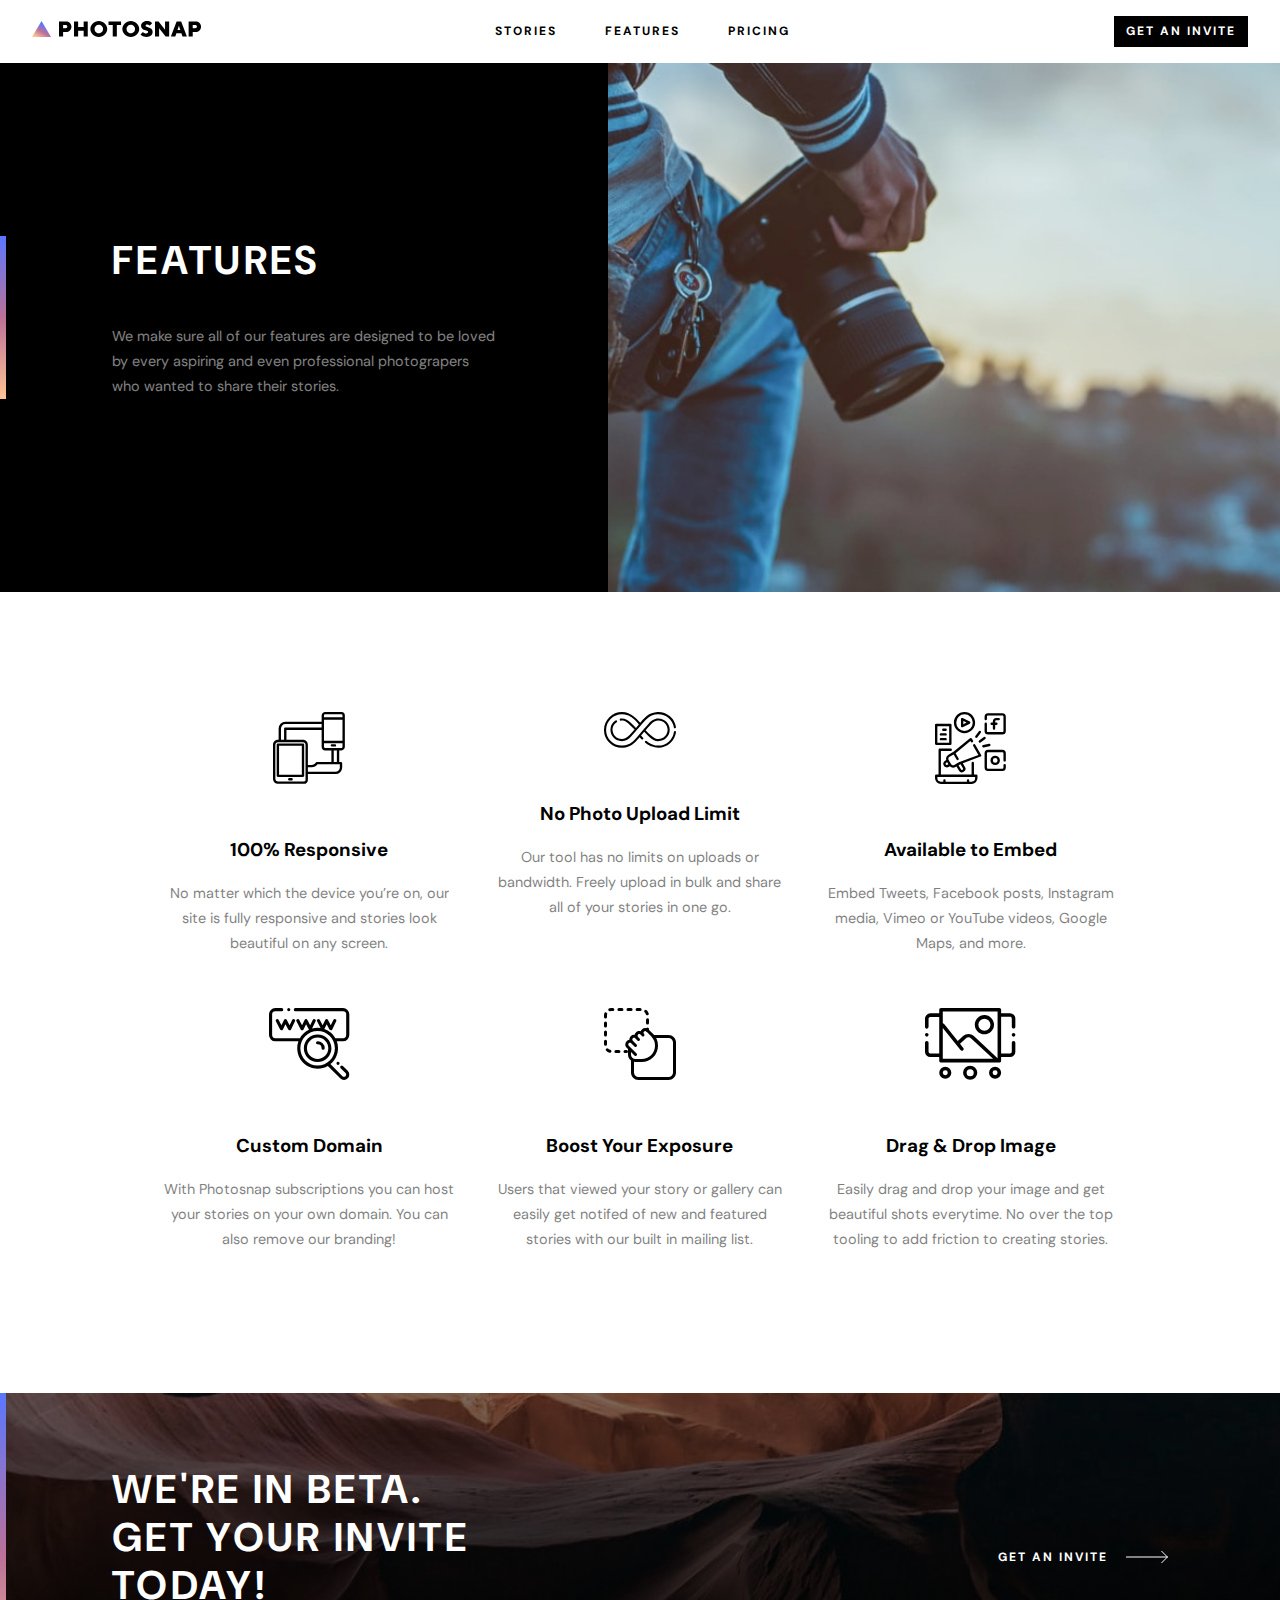
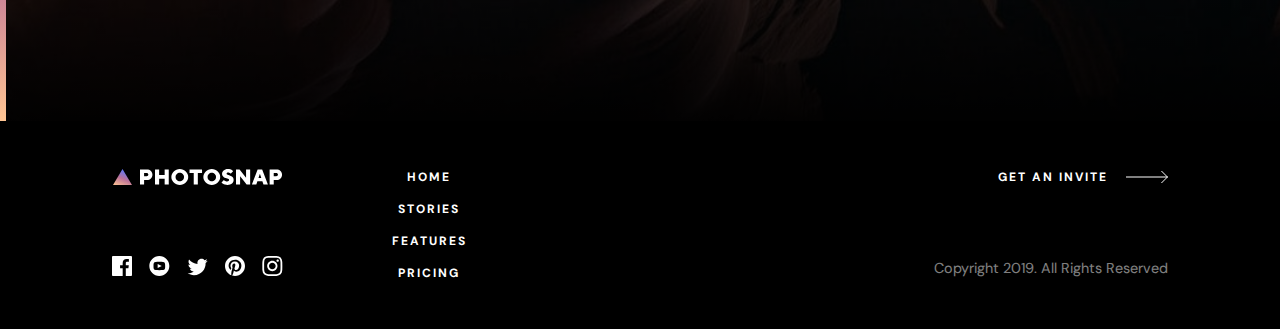
==== features.html @ d62b704d "Add files via upload" ====
<!DOCTYPE html>
<html lang="en">
<head>
  <meta charset="UTF-8">
  <meta name="viewport" content="width=device-width, initial-scale=1.0">

  <link rel="icon" type="image/png" sizes="32x32" href="./assets/favicon-32x32.png">
  


  <link rel="preconnect" href="https://fonts.gstatic.com">
<link href="https://fonts.googleapis.com/css2?family=DM+Sans:wght@400;700&display=swap" rel="stylesheet">


<link rel="stylesheet" href="features-styles.css
">
<link rel="stylesheet" href="features-media-query.css">


  <title>Frontend Mentor | Photosnap Website Challenge</title>
</head>
<body>

  <nav>
    <div class="navbar container">
      <a class="logo" href="index.html"><img src="assets/shared/desktop/logo.svg" alt="photosnap logo"></a>
      
      <div id="menu">
        <img src="assets/shared/mobile/menu.svg" alt="">
      </div>
    </div>

    <div id="nav-links">
      <div class="container">
        <a class="page-links" href="stories.html">Stories</a>
        <a class="page-links" href="features.html">Features</a>
        <a class="page-links" href="pricing.html">Pricing</a>

         <a class="invite" href="#">Get an invite</a>
      </div>
      
    </div>

  </nav>



  <main>

    <section class="top">
    <div class="image">
    </div>
    <div class="container">
      
      <div class="text">
        <div class="bar"></div>
        <h1>Features</h1>
        <p>We make sure all of our features are designed to be loved by every aspiring and even 
          professional photograpers who wanted to share their stories.</p>
      </div>
    </div>
  </section>



  <!-- FEATURES -->

  <section class="features">

    <div class="individual-features">
      <img src="assets/features/desktop/responsive.svg" alt="">
      <h3>100% Responsive</h3>
      <p>No matter which the device you’re on, our site is fully responsive and stories look beautiful on any screen.</p>
    </div>

    <div class="individual-features">
      <img src="assets/features/desktop/no-limit.svg" alt="">
      <h3>No Photo Upload Limit</h3>
      <p>Our tool has no limits on uploads or bandwidth. Freely upload in bulk and share all of your stories in one go.</p>
    </div>
    

    <div class="individual-features">
      <img src="assets/features/desktop/embed.svg" alt="">
      <h3>Available to Embed</h3>
      <p>Embed Tweets, Facebook posts, Instagram media, Vimeo or YouTube videos, Google Maps, and more. </p>
    </div>


    <div class="individual-features">
      <img src="assets/features/desktop/custom-domain.svg" alt="">
      <h3>Custom Domain</h3>
      <p>With Photosnap subscriptions you can host your stories on your own domain. You can also remove our branding!</p>
    </div>


    <div class="individual-features">
      <img src="assets/features/desktop/boost-exposure.svg" alt="">
      <h3>Boost Your Exposure</h3>
      <p>Users that viewed your story or gallery can easily get notifed of new and featured stories with our built in mailing list.</p>
    </div>


    <div class="individual-features">
      <img src="assets/features/desktop/drag-drop.svg" alt="">
      <h3>Drag & Drop Image</h3>
      <p>Easily drag and drop your image and get beautiful shots everytime. No over the top tooling to add friction to creating stories.</p>
    </div>

  </section>



  <section class="beta">
    <div class="container">
      <div class="bar"></div>
      <div class="text">
        <h1>We're in Beta. <br> Get your invite <br> today!</h1>
      </div>
      <a class="link-arrow invite" href="#">Get an invite <svg width="42" height="14" viewBox="0 0 42 14" fill="none" xmlns="http://www.w3.org/2000/svg">
        <path d="M0 7H41.864" stroke="white"/>
        <path d="M35.4282 1L41.4282 7L35.4282 13" stroke="white"/>
        </svg>
        </a>
    </div>
  </section>


   <!-- FOOTER -->

   <footer>

    <div class="logo-socials">
      <a href="index.html">
        <svg width="170" height="16" viewBox="0 0 170 16" fill="none" xmlns="http://www.w3.org/2000/svg">
          <path fill-rule="evenodd" clip-rule="evenodd" d="M70.1027 15.3622C69.0721 15.7874 67.9658 16 66.7838 16C65.5874 16 64.4775 15.7874 63.4541 15.3622C62.4306 14.9369 61.5405 14.3568 60.7838 13.6216C60.027 12.8865 59.4324 12.036 59 11.0703C58.5676 10.1045 58.3514 9.08108 58.3514 8C58.3514 6.91892 58.5676 5.8955 59 4.92973C59.4324 3.96396 60.027 3.11351 60.7838 2.37838C61.5405 1.64324 62.4306 1.06306 63.4541 0.637838C64.4775 0.212613 65.5874 0 66.7838 0C67.9658 0 69.0721 0.212613 70.1027 0.637838C71.1333 1.06306 72.027 1.64324 72.7838 2.37838C73.5405 3.11351 74.1351 3.96396 74.5676 4.92973C75 5.8955 75.2162 6.91892 75.2162 8C75.2162 9.08108 75 10.1045 74.5676 11.0703C74.1351 12.036 73.5405 12.8865 72.7838 13.6216C72.027 14.3568 71.1333 14.9369 70.1027 15.3622ZM31.1081 11.027V15.5676H27V0.432432H33.8108C34.6468 0.432432 35.4108 0.565766 36.1027 0.832432C36.7946 1.0991 37.3856 1.47027 37.8757 1.94595C38.3658 2.42162 38.7477 2.98378 39.0216 3.63243C39.2955 4.28108 39.4324 4.98018 39.4324 5.72973C39.4324 6.49369 39.2955 7.1964 39.0216 7.83784C38.7477 8.47928 38.3658 9.03784 37.8757 9.51351C37.3856 9.98919 36.7946 10.3604 36.1027 10.627C35.4108 10.8937 34.6468 11.027 33.8108 11.027H31.1081ZM31.1081 7.35135H33.5946C34.0847 7.35135 34.4955 7.18919 34.827 6.86486C35.1586 6.54054 35.3243 6.16216 35.3243 5.72973C35.3243 5.2973 35.1586 4.91892 34.827 4.59459C34.4955 4.27027 34.0847 4.10811 33.5946 4.10811H31.1081V7.35135ZM46.1351 15.5676V9.72973H51.6486V15.5676H55.7568V0.432432H51.6486V6.05405H46.1351V0.432432H42.027V15.5676H46.1351ZM66.7838 12.3243C66.1928 12.3243 65.6378 12.2162 65.1189 12C64.6 11.7838 64.1532 11.4811 63.7784 11.0919C63.4036 10.7027 63.1081 10.245 62.8919 9.71892C62.6757 9.19279 62.5676 8.61982 62.5676 8C62.5676 7.38018 62.6757 6.80721 62.8919 6.28108C63.1081 5.75495 63.4036 5.2973 63.7784 4.90811C64.1532 4.51892 64.6 4.21622 65.1189 4C65.6378 3.78378 66.1928 3.67568 66.7838 3.67568C67.3748 3.67568 67.9261 3.78378 68.4378 4C68.9495 4.21622 69.3964 4.51892 69.7784 4.90811C70.1604 5.2973 70.4595 5.75495 70.6757 6.28108C70.8919 6.80721 71 7.38018 71 8C71 8.61982 70.8919 9.19279 70.6757 9.71892C70.4595 10.245 70.1604 10.7027 69.7784 11.0919C69.3964 11.4811 68.9495 11.7838 68.4378 12C67.9261 12.2162 67.3748 12.3243 66.7838 12.3243ZM84.8378 4.10811V15.5676H80.7297V4.10811H76.5135V0.432432H89.0541V4.10811H84.8378ZM98.7838 16C99.9658 16 101.072 15.7874 102.103 15.3622C103.133 14.9369 104.027 14.3568 104.784 13.6216C105.541 12.8865 106.135 12.036 106.568 11.0703C107 10.1045 107.216 9.08108 107.216 8C107.216 6.91892 107 5.8955 106.568 4.92973C106.135 3.96396 105.541 3.11351 104.784 2.37838C104.027 1.64324 103.133 1.06306 102.103 0.637838C101.072 0.212613 99.9658 0 98.7838 0C97.5874 0 96.4775 0.212613 95.4541 0.637838C94.4306 1.06306 93.5405 1.64324 92.7838 2.37838C92.027 3.11351 91.4324 3.96396 91 4.92973C90.5676 5.8955 90.3514 6.91892 90.3514 8C90.3514 9.08108 90.5676 10.1045 91 11.0703C91.4324 12.036 92.027 12.8865 92.7838 13.6216C93.5405 14.3568 94.4306 14.9369 95.4541 15.3622C96.4775 15.7874 97.5874 16 98.7838 16ZM97.1189 12C97.6378 12.2162 98.1928 12.3243 98.7838 12.3243C99.3748 12.3243 99.9261 12.2162 100.438 12C100.95 11.7838 101.396 11.4811 101.778 11.0919C102.16 10.7027 102.459 10.245 102.676 9.71892C102.892 9.19279 103 8.61982 103 8C103 7.38018 102.892 6.80721 102.676 6.28108C102.459 5.75495 102.16 5.2973 101.778 4.90811C101.396 4.51892 100.95 4.21622 100.438 4C99.9261 3.78378 99.3748 3.67568 98.7838 3.67568C98.1928 3.67568 97.6378 3.78378 97.1189 4C96.6 4.21622 96.1532 4.51892 95.7784 4.90811C95.4036 5.2973 95.1081 5.75495 94.8919 6.28108C94.6757 6.80721 94.5676 7.38018 94.5676 8C94.5676 8.61982 94.6757 9.19279 94.8919 9.71892C95.1081 10.245 95.4036 10.7027 95.7784 11.0919C96.1532 11.4811 96.6 11.7838 97.1189 12ZM114.568 16C115.519 16 116.369 15.8667 117.119 15.6C117.868 15.3333 118.503 14.973 119.022 14.5189C119.541 14.0649 119.937 13.5387 120.211 12.9405C120.485 12.3423 120.622 11.7045 120.622 11.027C120.622 10.1477 120.449 9.42703 120.103 8.86487C119.757 8.3027 119.324 7.84865 118.805 7.5027C118.286 7.15676 117.721 6.88288 117.108 6.68108C116.495 6.47928 115.93 6.29189 115.411 6.11892C114.892 5.94595 114.459 5.76216 114.114 5.56757C113.768 5.37297 113.595 5.1027 113.595 4.75676C113.595 4.42523 113.742 4.12613 114.038 3.85946C114.333 3.59279 114.726 3.45946 115.216 3.45946C115.591 3.45946 115.93 3.52072 116.232 3.64324C116.535 3.76577 116.795 3.90631 117.011 4.06486C117.27 4.23784 117.501 4.43243 117.703 4.64865L120.081 2.16216C119.735 1.75856 119.31 1.3982 118.805 1.08108C118.373 0.807207 117.825 0.558559 117.162 0.335135C116.499 0.111712 115.706 0 114.784 0C113.919 0 113.133 0.12973 112.427 0.389189C111.721 0.648649 111.119 0.994595 110.622 1.42703C110.124 1.85946 109.739 2.35676 109.465 2.91892C109.191 3.48108 109.054 4.05766 109.054 4.64865C109.054 5.52793 109.227 6.24865 109.573 6.81081C109.919 7.37297 110.351 7.82703 110.87 8.17297C111.389 8.51892 111.955 8.79279 112.568 8.99459C113.18 9.1964 113.746 9.38378 114.265 9.55676C114.784 9.72973 115.216 9.91351 115.562 10.1081C115.908 10.3027 116.081 10.573 116.081 10.9189C116.081 11.3514 115.908 11.7297 115.562 12.0541C115.216 12.3784 114.741 12.5405 114.135 12.5405C113.645 12.5405 113.202 12.4577 112.805 12.2919C112.409 12.1261 112.067 11.9423 111.778 11.7405C111.447 11.4955 111.151 11.2216 110.892 10.9189L108.514 13.4054C108.946 13.8955 109.458 14.3279 110.049 14.7027C110.553 15.0342 111.18 15.3333 111.93 15.6C112.679 15.8667 113.559 16 114.568 16ZM127.108 7.13514V15.5676H123V0.432432H126.568L133.054 8.86486V0.432432H137.162V15.5676H133.616L127.108 7.13514ZM143.324 15.5676L144.405 12.3243H149.378L150.459 15.5676H154.892L149.162 0.432432H144.622L138.892 15.5676H143.324ZM146.892 4.64865L145.486 9.08108H148.297L146.892 4.64865ZM160.73 15.5676V11.027H163.432C164.268 11.027 165.032 10.8937 165.724 10.627C166.416 10.3604 167.007 9.98919 167.497 9.51351C167.987 9.03784 168.369 8.47928 168.643 7.83784C168.917 7.1964 169.054 6.49369 169.054 5.72973C169.054 4.98018 168.917 4.28108 168.643 3.63243C168.369 2.98378 167.987 2.42162 167.497 1.94595C167.007 1.47027 166.416 1.0991 165.724 0.832432C165.032 0.565766 164.268 0.432432 163.432 0.432432H156.622V15.5676H160.73ZM160.73 7.35135H163.216C163.706 7.35135 164.117 7.18919 164.449 6.86486C164.78 6.54054 164.946 6.16216 164.946 5.72973C164.946 5.2973 164.78 4.91892 164.449 4.59459C164.117 4.27027 163.706 4.10811 163.216 4.10811H160.73V7.35135Z" fill="white"/>
          <path fill-rule="evenodd" clip-rule="evenodd" d="M0 16L9.5 0L19 16H0Z" fill="url(#paint0_linear)"/>
          <defs>
          <linearGradient id="paint0_linear" x1="9.5" y1="20" x2="16.6529" y2="3.01176" gradientUnits="userSpaceOnUse">
          <stop stop-color="#FFC593"/>
          <stop offset="0.519452" stop-color="#BC7198"/>
          <stop offset="1" stop-color="#5A77FF"/>
          </linearGradient>
          </defs>
          </svg>
      </a>


      <div class="socials">
            
        <a class="facebook" href="">
          <svg width="20" height="20" viewBox="0 0 20 20" fill="none" xmlns="http://www.w3.org/2000/svg">
            <linearGradient id="facebook" x1="100%" x2="0%" y1="0%" y2="100%"><stop offset="0%" stop-color="#63AFDB"/><stop offset="100%" stop-color="#6028F1"/></linearGradient>
            <path d="M18.8958 0H1.10417C0.494167 0 0 0.494167 0 1.10417V18.8967C0 19.5058 0.494167 20 1.10417 20H10.6833V12.255H8.07667V9.23667H10.6833V7.01083C10.6833 4.4275 12.2608 3.02083 14.5658 3.02083C15.67 3.02083 16.6183 3.10333 16.895 3.14V5.84L15.2967 5.84083C14.0433 5.84083 13.8008 6.43667 13.8008 7.31V9.2375H16.79L16.4008 12.2558H13.8008V20H18.8975C19.5058 20 20 19.5058 20 18.8958V1.10417C20 0.494167 19.5058 0 18.8958 0Z" fill="white"/>
          </svg>
        </a>
          
        <a class="youtube" href=""><svg width="21" height="20" viewBox="0 0 21 20" fill="none" xmlns="http://www.w3.org/2000/svg">
          <linearGradient id="youtube" x1="0%" x2="100%" y1="100%" y2="0%"><stop offset="0%" stop-color="#D3205A"/><stop offset="100%" stop-color="#FF5A5A"/></linearGradient>
          <path fill-rule="evenodd" clip-rule="evenodd" d="M10.3333 0C4.81081 0 0.333313 4.4775 0.333313 10C0.333313 15.5225 4.81081 20 10.3333 20C15.8558 20 20.3333 15.5225 20.3333 10C20.3333 4.4775 15.8558 0 10.3333 0ZM14.0341 14.0767C12.2825 14.1967 8.38081 14.1967 6.63165 14.0767C4.73498 13.9467 4.51415 13.0183 4.49998 10C4.51415 6.97583 4.73748 6.05333 6.63165 5.92333C8.38081 5.80333 12.2833 5.80333 14.0341 5.92333C15.9316 6.05333 16.1516 6.98167 16.1666 10C16.1516 13.0242 15.9291 13.9467 14.0341 14.0767ZM12.7641 9.99667L8.66665 8.04833V11.9517L12.7641 9.99667Z" fill="white"/>
          </svg>
        </a>
        <a class="twitter" href=""><svg width="21" height="18" viewBox="0 0 21 18" fill="none" xmlns="http://www.w3.org/2000/svg">
          <linearGradient id="twitter" x1="100%" x2="0%" y1="16.979%" y2="83.021%"><stop offset="0%" stop-color="#65FFEB"/><stop offset="100%" stop-color="#27718A"/></linearGradient>
          <path d="M20.6667 2.79746C19.9309 3.12412 19.14 3.34412 18.31 3.44329C19.1575 2.93579 19.8084 2.13162 20.1142 1.17329C19.3217 1.64329 18.4434 1.98496 17.5084 2.16912C16.7609 1.37162 15.6934 0.873291 14.5134 0.873291C11.8642 0.873291 9.91752 3.34496 10.5159 5.91079C7.10669 5.73996 4.08335 4.10662 2.05919 1.62412C0.984187 3.46829 1.50169 5.88079 3.32835 7.10246C2.65669 7.08079 2.02335 6.89662 1.47085 6.58912C1.42585 8.48996 2.78835 10.2683 4.76169 10.6641C4.18419 10.8208 3.55169 10.8575 2.90835 10.7341C3.43002 12.3641 4.94502 13.55 6.74169 13.5833C5.01669 14.9358 2.84335 15.54 0.666687 15.2833C2.48252 16.4475 4.64002 17.1266 6.95669 17.1266C14.575 17.1266 18.8792 10.6925 18.6192 4.92162C19.4209 4.34246 20.1167 3.61996 20.6667 2.79746Z" fill="white"/>
          </svg>
          </a>
        <a class="pinterest" href=""><svg width="20" height="20" viewBox="0 0 20 20" fill="none" xmlns="http://www.w3.org/2000/svg">
          <linearGradient id="pinterest" x1="100%" x2="0%" y1="0%" y2="100%"><stop offset="0%" stop-color="#F6C683"/><stop offset="100%" stop-color="#DE3838"/></linearGradient>
          <path d="M10 0C4.4775 0 0 4.47667 0 10C0 14.2367 2.63583 17.855 6.35583 19.3117C6.26833 18.5208 6.18917 17.3075 6.39083 16.4442C6.5725 15.6633 7.56333 11.4733 7.56333 11.4733C7.56333 11.4733 7.26417 10.8742 7.26417 9.98833C7.26417 8.59833 8.07 7.56 9.07333 7.56C9.92583 7.56 10.3383 8.20083 10.3383 8.96833C10.3383 9.82583 9.7925 11.1083 9.51 12.2975C9.27417 13.2925 10.0092 14.105 10.9908 14.105C12.7683 14.105 14.1342 12.2308 14.1342 9.52583C14.1342 7.13167 12.4142 5.4575 9.9575 5.4575C7.1125 5.4575 5.4425 7.59167 5.4425 9.79667C5.4425 10.6558 5.77333 11.5783 6.18667 12.0783C6.26833 12.1775 6.28 12.265 6.25583 12.3658L5.97833 13.4992C5.93417 13.6825 5.83333 13.7217 5.64333 13.6333C4.39417 13.0517 3.61333 11.2258 3.61333 9.75917C3.61333 6.605 5.905 3.7075 10.2208 3.7075C13.69 3.7075 16.3858 6.18 16.3858 9.48333C16.3858 12.93 14.2133 15.7033 11.1967 15.7033C10.1833 15.7033 9.23083 15.1775 8.905 14.555L8.28167 16.9325C8.05583 17.8017 7.44667 18.8908 7.03833 19.5542C7.975 19.8433 8.96917 20 10 20C15.5225 20 20 15.5225 20 10C20 4.47667 15.5225 0 10 0Z" fill="white"/>
          </svg>
          </a>
        <a class="instagram" href=""><svg width="21" height="20" viewBox="0 0 21 20" fill="none" xmlns="http://www.w3.org/2000/svg">
          <linearGradient id="instagram" x1="0%" x2="50%" y1="100%" y2="0%"><stop offset="0%" stop-color="#FFC593"/><stop offset="51.945%" stop-color="#BC7198"/><stop offset="100%" stop-color="#5A77FF"/></linearGradient>
          <path fill-rule="evenodd" clip-rule="evenodd" d="M10.3333 0C7.61748 0 7.27748 0.0116667 6.21081 0.06C2.57915 0.226667 0.560813 2.24167 0.394146 5.87667C0.34498 6.94417 0.333313 7.28417 0.333313 10C0.333313 12.7158 0.34498 13.0567 0.393313 14.1233C0.55998 17.755 2.57498 19.7733 6.20998 19.94C7.27748 19.9883 7.61748 20 10.3333 20C13.0491 20 13.39 19.9883 14.4566 19.94C18.085 19.7733 20.1083 17.7583 20.2725 14.1233C20.3216 13.0567 20.3333 12.7158 20.3333 10C20.3333 7.28417 20.3216 6.94417 20.2733 5.8775C20.11 2.24917 18.0925 0.2275 14.4575 0.0608333C13.39 0.0116667 13.0491 0 10.3333 0ZM10.3333 1.8025C13.0033 1.8025 13.32 1.8125 14.375 1.86083C17.085 1.98417 18.3508 3.27 18.4741 5.96C18.5225 7.01417 18.5316 7.33083 18.5316 10.0008C18.5316 12.6717 18.5216 12.9875 18.4741 14.0417C18.35 16.7292 17.0875 18.0175 14.375 18.1408C13.32 18.1892 13.005 18.1992 10.3333 18.1992C7.66331 18.1992 7.34665 18.1892 6.29248 18.1408C3.57581 18.0167 2.31665 16.725 2.19331 14.0408C2.14498 12.9867 2.13498 12.6708 2.13498 10C2.13498 7.33 2.14581 7.01417 2.19331 5.95917C2.31748 3.27 3.57998 1.98333 6.29248 1.86C7.34748 1.8125 7.66331 1.8025 10.3333 1.8025ZM5.19831 10C5.19831 7.16417 7.49748 4.865 10.3333 4.865C13.1691 4.865 15.4683 7.16417 15.4683 10C15.4683 12.8367 13.1691 15.1358 10.3333 15.1358C7.49748 15.1358 5.19831 12.8358 5.19831 10ZM10.3333 13.3333C8.49248 13.3333 6.99998 11.8417 6.99998 10C6.99998 8.15917 8.49248 6.66667 10.3333 6.66667C12.1741 6.66667 13.6666 8.15917 13.6666 10C13.6666 11.8417 12.1741 13.3333 10.3333 13.3333ZM14.4708 4.6625C14.4708 4 15.0083 3.4625 15.6716 3.4625C16.3341 3.4625 16.8708 4 16.8708 4.6625C16.8708 5.325 16.3341 5.8625 15.6716 5.8625C15.0083 5.8625 14.4708 5.325 14.4708 4.6625Z" fill="white"/>
          </svg>
          </a>
      </div>
    </div>

    <div class="footer-links">
      <a href="index.html">Home</a>
      <a href="stories.html">Stories</a>
      <a href="features.html">Features</a>
      <a href="pricing.html">Pricing</a>
    </div>

    <div class="invite-copyright">
      <a class="link-arrow invite" href="#">Get an invite <svg width="42" height="14" viewBox="0 0 42 14" fill="none" xmlns="http://www.w3.org/2000/svg">
        <path d="M0 7H41.864" stroke="white"/>
        <path d="M35.4282 1L41.4282 7L35.4282 13" stroke="white"/>
        </svg>
        </a>
      <p>Copyright 2019. All Rights Reserved</p>
    </div>      

</footer>


  </main>
  

  


  <script src="java.js"></script>
</body>
</html>
---- features-styles.css ----
*{
    margin: 0;
    padding: 0;
    box-sizing: border-box;
    list-style: none;
    text-decoration: none;
    font-family: 'DM Sans', sans-serif;
    background-repeat: no-repeat;
    background-position: center;
    background-size: cover;
}

h1, h2, h3, h4, a{
    font-weight: 700;
}
h1{
    font-size: 2rem;
    letter-spacing: 3.33px;
    line-height: 40px;
    text-transform: uppercase;
    margin-bottom: 1em;
}
p{
    font-weight: 400;
    font-size: .9rem;
    line-height: 25px;
    opacity: 50%;
    margin-bottom: 1.43em;
}
a{
    text-transform: uppercase;
    letter-spacing: 2px;
    font-size: .75rem;
}
.image img{
    display: block;
}
.link-arrow:hover{
    text-decoration: underline black;
}

.social-icon-gradient{
    height: 0;
    position: absolute;
}




.link-arrow{
    display: flex;
    align-items: center;
    gap: 18px;
    color: white;
}
.bar{
    width: 128px;
    height: 6px;
    position: absolute;
    background-image: linear-gradient(#5A77FF, #BC7198, #FFC593);
    top: 0;
}

.image{
    height: 18.4em;
}
.container{
    padding: 4.5em 2em;
    position: relative;
}


/*************/
/*************/
/*************/



/* NAV */

#menu{
    cursor: pointer;
}
.navbar{
    display: flex;
    justify-content: space-between;
    align-items: center;
}
nav > .container{
    padding-top: 1em;
    padding-bottom: 1em;
}

#nav-links .container{
    display: flex;
    flex-direction: column;
    gap: 20px;
    justify-self: center;
    align-items: center;
    background-color: white;
    padding-top: 2em;
    padding-bottom: 1em;
}
#nav-links a{
    color: black;
    width: 100%;
    text-align: center;
}
#nav-links a:nth-child(3){
    border-bottom: 1px solid #979797;
    padding-bottom: 20px;
}
#nav-links .invite{
    background-color: black;
    color: white;
    padding: 10px 0;
}
#nav-links{
    position: absolute;
    width: 100%;
    display: none;
}



/* FEATURES */

.features{
    text-align: center;
    padding: 4em 2em;
}
.individual-features + .individual-features{
    margin-top: 4em;
}
.individual-features img{
    margin-bottom: 3em;
}
.individual-features h3{
    margin-bottom: 1em;
}


.image{
    background-image: url(assets/features/mobile/hero.jpg);
}
.top .container{
    background-color: black;
    color: white;
}



.beta{
    background-image: linear-gradient(hsl(0, 0%, 100%, .0), rgba(0, 0, 0, 0.95)),url(assets/shared/mobile/bg-beta.jpg);
    color: white;
}






/* FOOTER */

footer{
    background: black;
    color: white;
    padding: 3em;
    text-align: center;
}
footer a{
    color: white;
}

.socials{
    margin-top: 2em;
}
.socials a + a{
    margin-left: 1em;
}

.footer-links{
    display: flex;
    flex-direction: column;
    gap: 1em;
    margin-top: 3em;
    margin-bottom: 8em;
}

.invite-copyright p{
    margin-top: 3em;
}
footer .link-arrow{
    justify-content: center;
}
---- features-media-query.css ----
@media (min-width: 900px) {

        /* NAVBAR */
            
        #menu{
            display: none;
        }
        #nav-links .container{
            display: flex;
            flex-direction: row;
            gap: 0;
            justify-self: normal;
            align-items: center;
            background-color: white;
            padding-top: 1em;
            padding-bottom: 1em;
        }
        #nav-links{
            position: relative;
            width: 100%;
            display: block;
        }
        nav{
            display: flex;
        }
        #nav-links a:nth-child(3){
            border-bottom: none;
            padding-bottom: 0;
        }
        #nav-links .invite{
            background-color: black;
            color: white;
            padding: .62em 1em;
            margin-left: auto;
        }
        #nav-links .invite:hover{
            background: #DFDFDF;
            color: black;
        }
        #nav-links a{
            width: initial;
        }
        .page-links:nth-child(1),
        .page-links:nth-child(2){
            margin-right: 4em;
        }
        .page-links:first-child{
            margin-left: auto;
        }
        .page-links:nth-child(3){
            margin-right: 8em;
        }

        .page-links:hover{
            opacity: 50%;
        }


        .top{
            display: flex;
            flex-direction: row-reverse;
        }
        .image{
            width: 100%;
            height: initial;
            background-image: url(assets/features/desktop/hero.jpg);
        }
        .top .container{
            padding: 10.8em 7em;
        }
        .text{
            width: 24em;
            position: relative;
        }
        .top .bar{
            width: 6px;
            height: 100%;
            left: -7em;
            
        }



        /* FEATURES */

        .features{
            display: grid;
            grid-template-columns: repeat(3, 1fr);
            padding: 7.5em 10em;
            gap: 2em;
        }
        .individual-features + .individual-features{
            margin-top: 0;
        }





        .beta{
            background-image: linear-gradient(hsl(0, 0%, 100%, .0), rgba(0, 0, 0, 0.95)),url(assets/shared/desktop/bg-beta.jpg);
            color: white;
        }
        .beta .bar{
            height: 100%;
            width: 6px;
            left: 0;
        }
        .beta .container{
            display: flex;
            justify-content: space-between;
            align-items: center;
            padding-left: 7em;
            padding-right: 7em;
        }
        .text h1{
            font-size: 2.5rem;
            line-height: 48px;
        }


        .beta .invite:hover,
        footer .invite:hover{
            text-decoration: underline white;
        }



        /* FOOTER */

        footer{
            display: flex;
            padding-left: 7em;
            padding-right: 7em;
        }
        .logo-socials{
            display: flex;
            flex-direction: column;
            justify-content: space-between;
        }
        .socials{
            margin: 0;
        }
        .facebook svg:hover > path{
            fill: url(#facebook);
        }
        .youtube svg:hover > path{
            fill: url(#youtube);
        }
        .twitter svg:hover > path{
            fill: url(#twitter);
        }
        .pinterest svg:hover > path{
            fill: url(#pinterest);
        }
        .instagram svg:hover > path{
            fill: url(#instagram);
        }
        .footer-links{
            margin: 0 0 0 6.8em;
        }
        .invite-copyright{
            margin-left: auto;
            display: flex;
            flex-direction: column;
            justify-content: space-between;
        }
        .invite-copyright p{
            margin: 0;
        }
        .invite-copyright a{
            justify-content: flex-end;
        }





    

}



@media (min-width: 768px) and (max-width: 899px){

    /* NAVBAR */
        
    #menu{
        display: none;
    }
    #nav-links .container{
        display: flex;
        flex-direction: row;
        gap: 0;
        justify-self: normal;
        align-items: center;
        background-color: white;
        padding-top: 1em;
        padding-bottom: 1em;
    }
    #nav-links{
        position: relative;
        width: 100%;
        display: block;
    }
    nav{
        display: flex;
    }
    #nav-links a:nth-child(3){
        border-bottom: none;
        padding-bottom: 0;
    }
    #nav-links .invite{
        background-color: black;
        color: white;
        padding: .62em 1em;
        margin-left: auto;
    }
    #nav-links a{
        width: initial;
    }
    .page-links:nth-child(1),
    .page-links:nth-child(2){
        margin-right: 2em;
    }
    .page-links:first-child{
        margin-left: auto;
    }
    .page-links:nth-child(3){
        margin-right: 6em;
    }



    .top{
        display: flex;
        flex-direction: row-reverse;
    }
    .image{
        width: 100%;
        height: initial;
        background-image: url(assets/features/tablet/hero.jpg);
    }
    .top .container{
        padding: 10.8em 4em;
    }
    .text{
        position: relative;
    }
    .top .bar{
        width: 6px;
        height: 100%;
        left: -4em;
        
    }



    /* FEATURES */

    .features{
        display: grid;
        grid-template-columns: repeat(2, 1fr);
        /* padding: 7.5em 10em; */
        row-gap: 2em;
    }
    .individual-features + .individual-features{
        margin-top: 0;
    }
    .individual-features{
        width: 18em;
        margin: 0 auto;
    }





    .beta{
        background-image: linear-gradient(hsl(0, 0%, 100%, .0), rgba(0, 0, 0, 0.95)),url(assets/shared/desktop/bg-beta.jpg);
        color: white;
    }
    .beta .bar{
        height: 100%;
        width: 6px;
        left: 0;
    }
    .beta .container{
        display: flex;
        justify-content: space-between;
        align-items: center;
    }
    .text h1{
        font-size: 2.5rem;
        line-height: 48px;
    }




    /* FOOTER */

    footer{
        display: flex;
        position: relative;
        height: 16em;
    }
    .logo-socials{
        display: flex;
        flex-direction: column;
        justify-content: space-between;
    }
    .socials{
        margin: 0;
    }
    .footer-links{
        position: absolute;
        flex-direction: row;
    }
    .invite-copyright{
        margin-left: auto;
        display: flex;
        flex-direction: column;
        justify-content: space-between;
    }
    .invite-copyright p{
        margin: 0;
    }
    .invite-copyright a{
        justify-content: flex-end;
    }




}
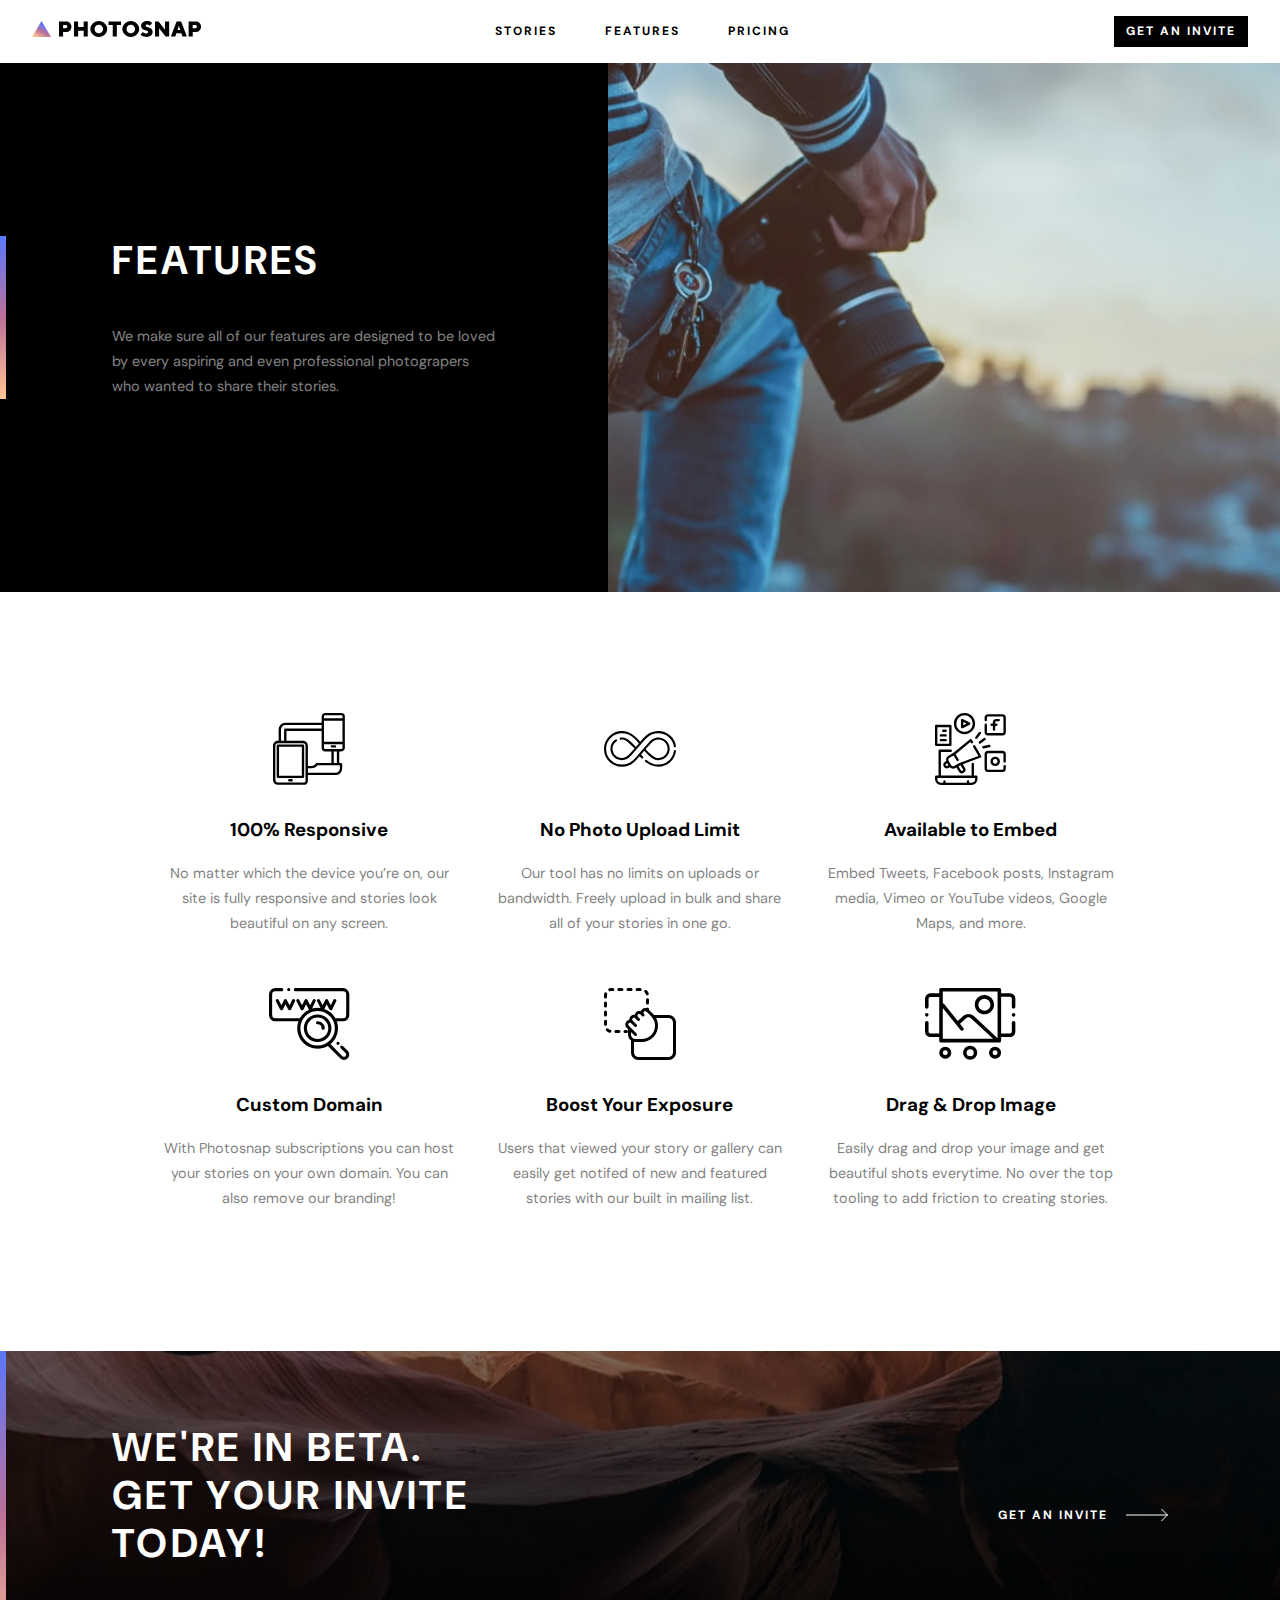
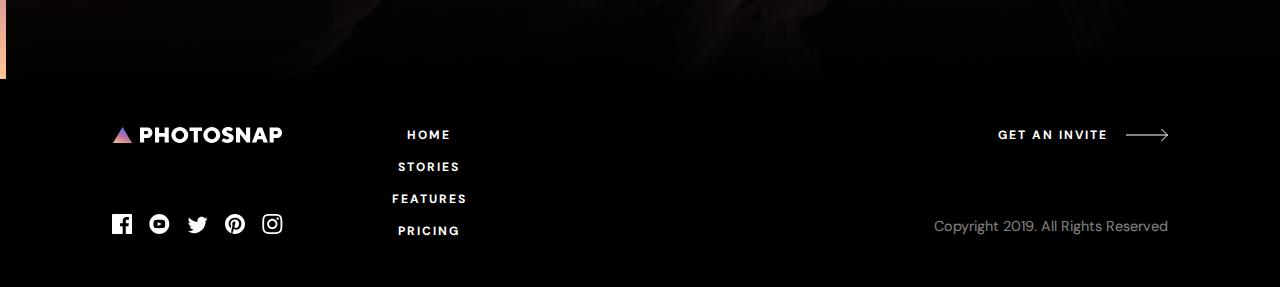
==== commit 38d42e88: "Add files via upload" ====
--- a/features.html
+++ b/features.html
@@ -68,43 +68,67 @@
   <section class="features">
 
     <div class="individual-features">
-      <img src="assets/features/desktop/responsive.svg" alt="">
-      <h3>100% Responsive</h3>
+      <div class="feature-img">
+        <img src="assets/features/desktop/responsive.svg" alt="">
+      </div>
+      <div class="feature-text">
+        <h3>100% Responsive</h3>
       <p>No matter which the device you’re on, our site is fully responsive and stories look beautiful on any screen.</p>
-    </div>
-
-    <div class="individual-features">
-      <img src="assets/features/desktop/no-limit.svg" alt="">
-      <h3>No Photo Upload Limit</h3>
-      <p>Our tool has no limits on uploads or bandwidth. Freely upload in bulk and share all of your stories in one go.</p>
+      </div>
+    </div>
+
+    <div class="individual-features">
+      <div class="feature-img">
+        <img src="assets/features/desktop/no-limit.svg" alt="">
+      </div>
+      <div class="feature-text">
+        <h3>No Photo Upload Limit</h3>
+        <p>Our tool has no limits on uploads or bandwidth. Freely upload in bulk and share all of your stories in one go.</p>
+      </div>
     </div>
     
 
     <div class="individual-features">
-      <img src="assets/features/desktop/embed.svg" alt="">
-      <h3>Available to Embed</h3>
+      <div class="feature-img">
+        <img src="assets/features/desktop/embed.svg" alt="">
+      </div>
+      <div class="feature-text">
+        <h3>Available to Embed</h3>
       <p>Embed Tweets, Facebook posts, Instagram media, Vimeo or YouTube videos, Google Maps, and more. </p>
-    </div>
-
-
-    <div class="individual-features">
-      <img src="assets/features/desktop/custom-domain.svg" alt="">
-      <h3>Custom Domain</h3>
+      </div>
+    </div>
+
+
+    <div class="individual-features">
+      <div class="feature-img">
+        <img src="assets/features/desktop/custom-domain.svg" alt="">
+      </div>
+      <div class="feature-text">
+        <h3>Custom Domain</h3>
       <p>With Photosnap subscriptions you can host your stories on your own domain. You can also remove our branding!</p>
-    </div>
-
-
-    <div class="individual-features">
-      <img src="assets/features/desktop/boost-exposure.svg" alt="">
-      <h3>Boost Your Exposure</h3>
+      </div>
+    </div>
+
+
+    <div class="individual-features">
+      <div class="feature-img">
+        <img src="assets/features/desktop/boost-exposure.svg" alt="">
+      </div>
+      <div class="feature-text">
+        <h3>Boost Your Exposure</h3>
       <p>Users that viewed your story or gallery can easily get notifed of new and featured stories with our built in mailing list.</p>
-    </div>
-
-
-    <div class="individual-features">
-      <img src="assets/features/desktop/drag-drop.svg" alt="">
-      <h3>Drag & Drop Image</h3>
+      </div>
+    </div>
+
+
+    <div class="individual-features">
+      <div class="feature-img">
+        <img src="assets/features/desktop/drag-drop.svg" alt="">
+      </div>
+      <div class="feature-text">
+        <h3>Drag & Drop Image</h3>
       <p>Easily drag and drop your image and get beautiful shots everytime. No over the top tooling to add friction to creating stories.</p>
+      </div>
     </div>
 
   </section>
--- a/features-styles.css
+++ b/features-styles.css
@@ -132,11 +132,15 @@
 .individual-features + .individual-features{
     margin-top: 4em;
 }
-.individual-features img{
-    margin-bottom: 3em;
-}
 .individual-features h3{
     margin-bottom: 1em;
+}
+.feature-img{
+    display: flex;
+    justify-content: center;
+    align-items: center;
+    height: 30%;
+    margin-bottom: 2em;
 }
 
 
